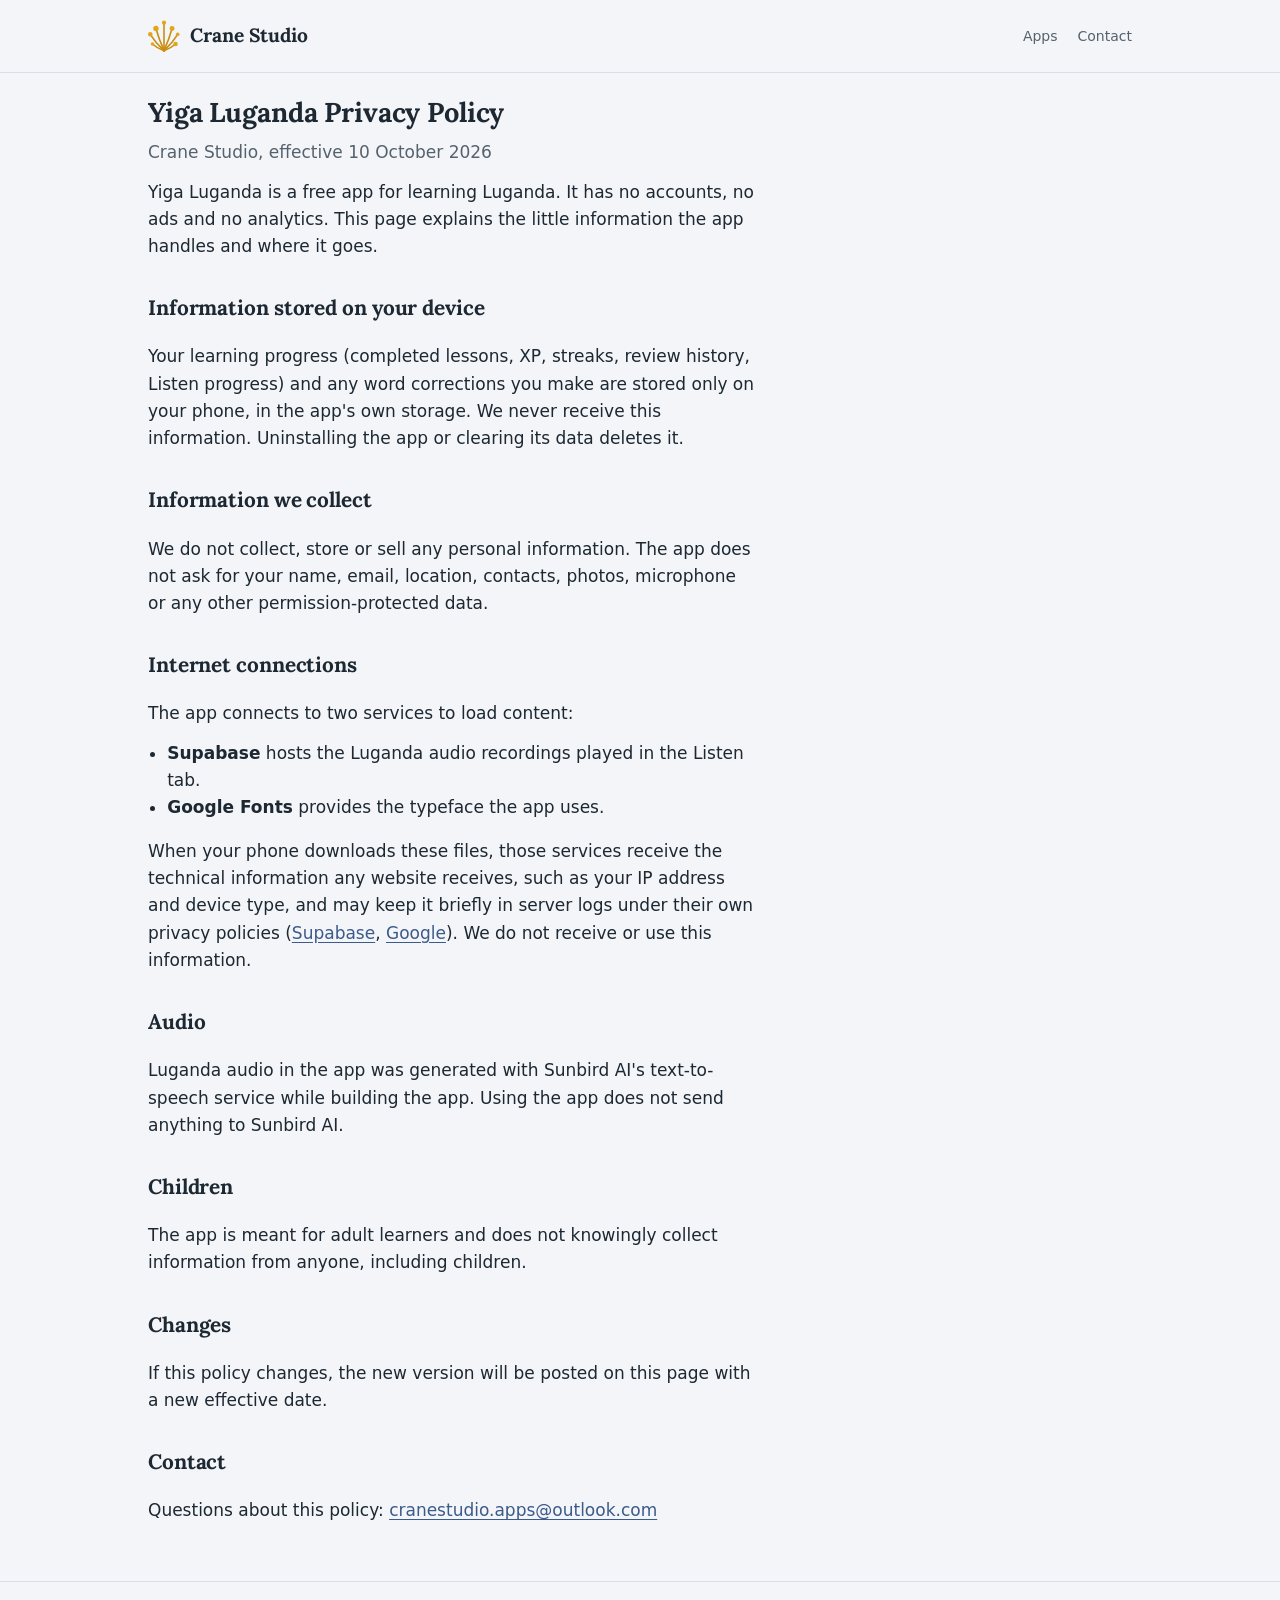
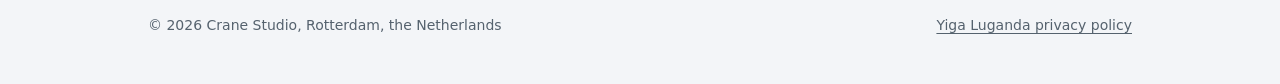
==== yiga-luganda/privacy/index.html @ 69ce9b94 "Crane Studio website: home, Yiga Luganda page, privacy policy Co-Authored-By: Claude Opus 5.5 <norep" ====
<!doctype html>
<html lang="en">
<head>
  <meta charset="utf-8">
  <meta name="viewport" content="width=device-width, initial-scale=1">
  <title>Yiga Luganda Privacy Policy</title>
  <meta name="description" content="How Yiga Luganda handles your information: no account, no ads, no tracking.">
  <link rel="icon" href="../../assets/favicon.svg" type="image/svg+xml">
  <link rel="preload" href="../../assets/lora.woff" as="font" type="font/woff" crossorigin>
  <link rel="stylesheet" href="../../assets/style.css">
</head>
<body>
  <header class="site-header">
    <div class="wrap">
      <a class="brand" href="../../"><svg class="mark" viewBox="0 0 48 48" aria-hidden="true" focusable="false"><path class="strand" pathLength="1" d="M24.0 46.0 Q13.6 42.4 6.7 36.0" stroke-width="2.4" style="--i:0"/><circle class="bead" cx="6.7" cy="36.0" r="2.7" style="--i:0"/><path class="strand" pathLength="1" d="M24.0 46.0 Q11.1 34.0 3.4 21.5" stroke-width="2.4" style="--i:1"/><circle class="bead" cx="3.4" cy="21.5" r="3.4" style="--i:1"/><path class="strand" pathLength="1" d="M24.0 46.0 Q16.2 28.2 11.9 12.8" stroke-width="2.4" style="--i:2"/><circle class="bead" cx="11.9" cy="12.8" r="4.1" style="--i:2"/><path class="strand" pathLength="1" d="M24.0 46.0 Q24.0 22.9 24.0 4.0" stroke-width="2.4" style="--i:3"/><circle class="bead" cx="24.0" cy="4.0" r="3.1" style="--i:3"/><path class="strand" pathLength="1" d="M24.0 46.0 Q31.8 28.2 36.1 12.8" stroke-width="2.4" style="--i:4"/><circle class="bead" cx="36.1" cy="12.8" r="3.7" style="--i:4"/><path class="strand" pathLength="1" d="M24.0 46.0 Q36.9 34.0 44.6 21.5" stroke-width="2.4" style="--i:5"/><circle class="bead" cx="44.6" cy="21.5" r="2.7" style="--i:5"/><path class="strand" pathLength="1" d="M24.0 46.0 Q34.4 42.4 41.3 36.0" stroke-width="2.4" style="--i:6"/><circle class="bead" cx="41.3" cy="36.0" r="3.4" style="--i:6"/></svg>Crane Studio</a>
      <nav class="site-nav" aria-label="Main">
        <a href="../../#apps">Apps</a>
        <a href="../../#contact">Contact</a>
      </nav>
    </div>
  </header>
  <main>
    <section class="prose">
      <div class="wrap">
  <h1>Yiga Luganda Privacy Policy</h1>
  <p class="meta">Crane Studio, effective 10 October 2026</p>

  <p>Yiga Luganda is a free app for learning Luganda. It has no accounts, no ads and no analytics. This page explains the little information the app handles and where it goes.</p>

  <h2>Information stored on your device</h2>
  <p>Your learning progress (completed lessons, XP, streaks, review history, Listen progress) and any word corrections you make are stored only on your phone, in the app's own storage. We never receive this information. Uninstalling the app or clearing its data deletes it.</p>

  <h2>Information we collect</h2>
  <p>We do not collect, store or sell any personal information. The app does not ask for your name, email, location, contacts, photos, microphone or any other permission-protected data.</p>

  <h2>Internet connections</h2>
  <p>The app connects to two services to load content:</p>
  <ul>
    <li><strong>Supabase</strong> hosts the Luganda audio recordings played in the Listen tab.</li>
    <li><strong>Google Fonts</strong> provides the typeface the app uses.</li>
  </ul>
  <p>When your phone downloads these files, those services receive the technical information any website receives, such as your IP address and device type, and may keep it briefly in server logs under their own privacy policies (<a href="https://supabase.com/privacy">Supabase</a>, <a href="https://policies.google.com/privacy">Google</a>). We do not receive or use this information.</p>

  <h2>Audio</h2>
  <p>Luganda audio in the app was generated with Sunbird AI's text-to-speech service while building the app. Using the app does not send anything to Sunbird AI.</p>

  <h2>Children</h2>
  <p>The app is meant for adult learners and does not knowingly collect information from anyone, including children.</p>

  <h2>Changes</h2>
  <p>If this policy changes, the new version will be posted on this page with a new effective date.</p>

  <h2>Contact</h2>
  <p>Questions about this policy: <a href="mailto:cranestudio.apps@outlook.com">cranestudio.apps@outlook.com</a></p>
      </div>
    </section>
  </main>
  <footer class="site-footer">
    <div class="wrap">
      <span>© 2026 Crane Studio, Rotterdam, the Netherlands</span>
      <span><a href="../../yiga-luganda/privacy/">Yiga Luganda privacy policy</a></span>
    </div>
  </footer>
</body>
</html>
---- assets/style.css ----
/* Crane Studio
   Layout: one narrow reading column; the home hero splits text | golden crown,
   everything else is a single left-aligned column with hairline section breaks.
   The crown (the crested crane's golden spray) is the one bold element. */

@font-face {
  font-family: "Lora";
  src: url("lora.woff") format("woff");
  font-weight: 400 700;
  font-style: normal;
  font-display: swap;
}

:root {
  --paper: #f3f5f8;      /* pale crane-plumage grey */
  --surface: #ffffff;
  --ink: #1d2832;        /* slate */
  --muted: #55626e;
  --plume: #6c7a94;      /* crane body grey-blue */
  --crown: #e3a61b;      /* golden crown */
  --crown-line: #c88e0e;
  --wattle: #c4262e;     /* red cheek patch */
  --rule: #d9dfe7;
  --link: #3c5a8a;

  --display: "Lora", Georgia, "Times New Roman", serif;
  --body: system-ui, -apple-system, "Segoe UI", Roboto, "Helvetica Neue", Arial, sans-serif;

  --step--1: 0.875rem;
  --step-0: 1.0625rem;
  --step-1: 1.3rem;
  --step-2: 1.7rem;
  --step-3: clamp(2.2rem, 6vw, 3.4rem);

  --measure: 38rem;
  --page: 64rem;
  color-scheme: light;
}

@media (prefers-color-scheme: dark) {
  :root {
    --paper: #12181d;
    --surface: #1a2229;
    --ink: #e8edf2;
    --muted: #a2adb8;
    --plume: #93a1ba;
    --crown: #f0bd45;
    --crown-line: #e3a61b;
    --wattle: #ef5d62;
    --rule: #2a343d;
    --link: #9cb6e4;
    color-scheme: dark;
  }
}

*, *::before, *::after { box-sizing: border-box; }

html { -webkit-text-size-adjust: 100%; }

body {
  margin: 0;
  background: var(--paper);
  color: var(--ink);
  font: 400 var(--step-0)/1.6 var(--body);
}

a { color: var(--link); text-underline-offset: 0.18em; }
a:hover { color: var(--ink); }
:focus-visible { outline: 3px solid var(--crown); outline-offset: 3px; border-radius: 4px; }

img { max-width: 100%; height: auto; display: block; }

.wrap {
  max-width: var(--page);
  margin: 0 auto;
  padding-inline: 1.25rem;
}

/* ---------- header ---------- */
.site-header .wrap {
  display: flex;
  align-items: center;
  justify-content: space-between;
  gap: 1rem;
  padding-block: 1.25rem;
}
.brand {
  display: inline-flex;
  align-items: center;
  gap: 0.6rem;
  color: var(--ink);
  text-decoration: none;
  font: 700 1.2rem/1 var(--display);
}
.mark { width: 2rem; height: 2rem; overflow: visible; }
.mark .strand, .crown .strand { fill: none; stroke: var(--crown-line); stroke-linecap: round; }
.mark .bead, .crown .bead { fill: var(--crown); }

.site-nav { display: flex; gap: 1.25rem; font-size: var(--step--1); }
.site-nav a { color: var(--muted); text-decoration: none; }
.site-nav a:hover { color: var(--ink); text-decoration: underline; }

/* ---------- headings & text ---------- */
h1, h2, h3 {
  font-family: var(--display);
  line-height: 1.12;
  letter-spacing: -0.005em;
  text-wrap: balance;
  margin: 0;
}
h1 { font-size: var(--step-3); font-weight: 700; }
h2 { font-size: var(--step-2); font-weight: 700; }
h3 { font-size: var(--step-1); font-weight: 600; }
p { margin: 0; max-width: var(--measure); }
.lede { font-size: var(--step-1); line-height: 1.5; color: var(--muted); }

section { padding-block: 3.5rem; border-top: 1px solid var(--rule); }
section > .wrap > * + * { margin-top: 1rem; }
section > .wrap > h2 + * { margin-top: 1.5rem; }

/* ---------- home hero ---------- */
.hero { border-top: 0; padding-block: 2rem 3.5rem; }
.hero .wrap {
  display: grid;
  grid-template-columns: minmax(0, 1.15fr) minmax(0, 0.85fr);
  align-items: end;
  gap: 2rem;
}
.hero-text > * + * { margin-top: 1.25rem; }
.crown { width: 100%; max-width: 26rem; justify-self: end; overflow: visible; }

@media (prefers-reduced-motion: no-preference) {
  .crown .strand {
    stroke-dasharray: 1;
    stroke-dashoffset: 1;
    animation: grow 0.9s cubic-bezier(.3,.7,.3,1) forwards;
    animation-delay: calc(var(--i) * 45ms);
  }
  .crown .bead {
    transform-box: fill-box;
    transform-origin: center;
    transform: scale(0);
    animation: pop 0.35s ease-out forwards;
    animation-delay: calc(0.6s + var(--i) * 45ms);
  }
}
@keyframes grow { to { stroke-dashoffset: 0; } }
@keyframes pop { to { transform: scale(1); } }

@media (max-width: 44rem) {
  .hero .wrap { grid-template-columns: 1fr; }
  .crown { order: -1; max-width: 13rem; justify-self: start; }
}

/* ---------- app list ---------- */
.app-list { list-style: none; padding: 0; margin: 0; }
.app {
  display: grid;
  grid-template-columns: 4.5rem minmax(0, 1fr);
  gap: 1.25rem;
  align-items: start;
  padding-block: 1.5rem;
}
.app + .app { border-top: 1px solid var(--rule); }
.app-icon {
  width: 4.5rem; height: 4.5rem;
  border-radius: 1.1rem;
  background: var(--surface);
  border: 1px solid var(--rule);
  padding: 0.5rem;
}
.app-body > * + * { margin-top: 0.5rem; }
.app-body h3 a { color: var(--ink); text-decoration: none; }
.app-body h3 a:hover { text-decoration: underline; }
.status {
  display: inline-flex;
  align-items: center;
  gap: 0.45rem;
  font-size: var(--step--1);
  color: var(--muted);
}
.status::before {
  content: "";
  width: 0.55rem; height: 0.55rem; border-radius: 50%;
  background: var(--crown);
}

/* ---------- contact ---------- */
.email {
  display: inline-block;
  font: 600 var(--step-1)/1.3 var(--display);
  word-break: break-word;
}

/* ---------- app page ---------- */
.app-hero { border-top: 0; padding-block: 1.5rem 3rem; }
.app-hero .wrap > * + * { margin-top: 1.25rem; }
.app-hero .app-icon { width: 5.5rem; height: 5.5rem; border-radius: 1.35rem; }
.availability {
  display: inline-block;
  padding: 0.7rem 1.1rem;
  border-radius: 0.75rem;
  border: 1.5px solid var(--rule);
  background: var(--surface);
  font-weight: 700;
}
.availability small { display: block; font-weight: 400; color: var(--muted); font-size: var(--step--1); }

.shots {
  display: flex;
  gap: 1rem;
  overflow-x: auto;
  scroll-snap-type: x mandatory;
  padding-bottom: 0.75rem;
  margin-inline: -1.25rem;
  padding-inline: 1.25rem;
}
.shots figure { margin: 0; flex: 0 0 auto; width: min(15rem, 62vw); scroll-snap-align: start; }
.shots img {
  border-radius: 1.25rem;
  border: 1px solid var(--rule);
  box-shadow: 0 1px 0 var(--rule);
  aspect-ratio: 1 / 2;
  object-fit: cover;
  background: var(--surface);
}
.shots figcaption { margin-top: 0.6rem; font-size: var(--step--1); color: var(--muted); max-width: 15rem; }

.features {
  display: grid;
  grid-template-columns: repeat(auto-fit, minmax(14rem, 1fr));
  gap: 2rem 2.5rem;
}
.features > div > * + * { margin-top: 0.6rem; }
.features ul { margin: 0; padding-left: 1.1rem; color: var(--muted); }
.features li + li { margin-top: 0.3rem; }
.features h3::before {
  content: "";
  display: block;
  width: 1.75rem; height: 3px;
  background: var(--crown);
  margin-bottom: 0.75rem;
  border-radius: 2px;
}

/* ---------- policy pages ---------- */
.prose { padding-block: 1.5rem 3.5rem; }
.prose > .wrap > * { max-width: var(--measure); }
.prose h1 { font-size: var(--step-2); }
.prose h2 { font-size: var(--step-1); margin-top: 2.25rem; }
.prose p, .prose ul { margin-top: 0.75rem; }
.prose ul { padding-left: 1.2rem; }
.meta { color: var(--muted); margin-top: 0.5rem; }

/* ---------- footer ---------- */
.site-footer { border-top: 1px solid var(--rule); padding-block: 2rem 3rem; color: var(--muted); font-size: var(--step--1); }
.site-footer .wrap { display: flex; flex-wrap: wrap; justify-content: space-between; gap: 0.75rem 2rem; }
.site-footer a { color: var(--muted); }
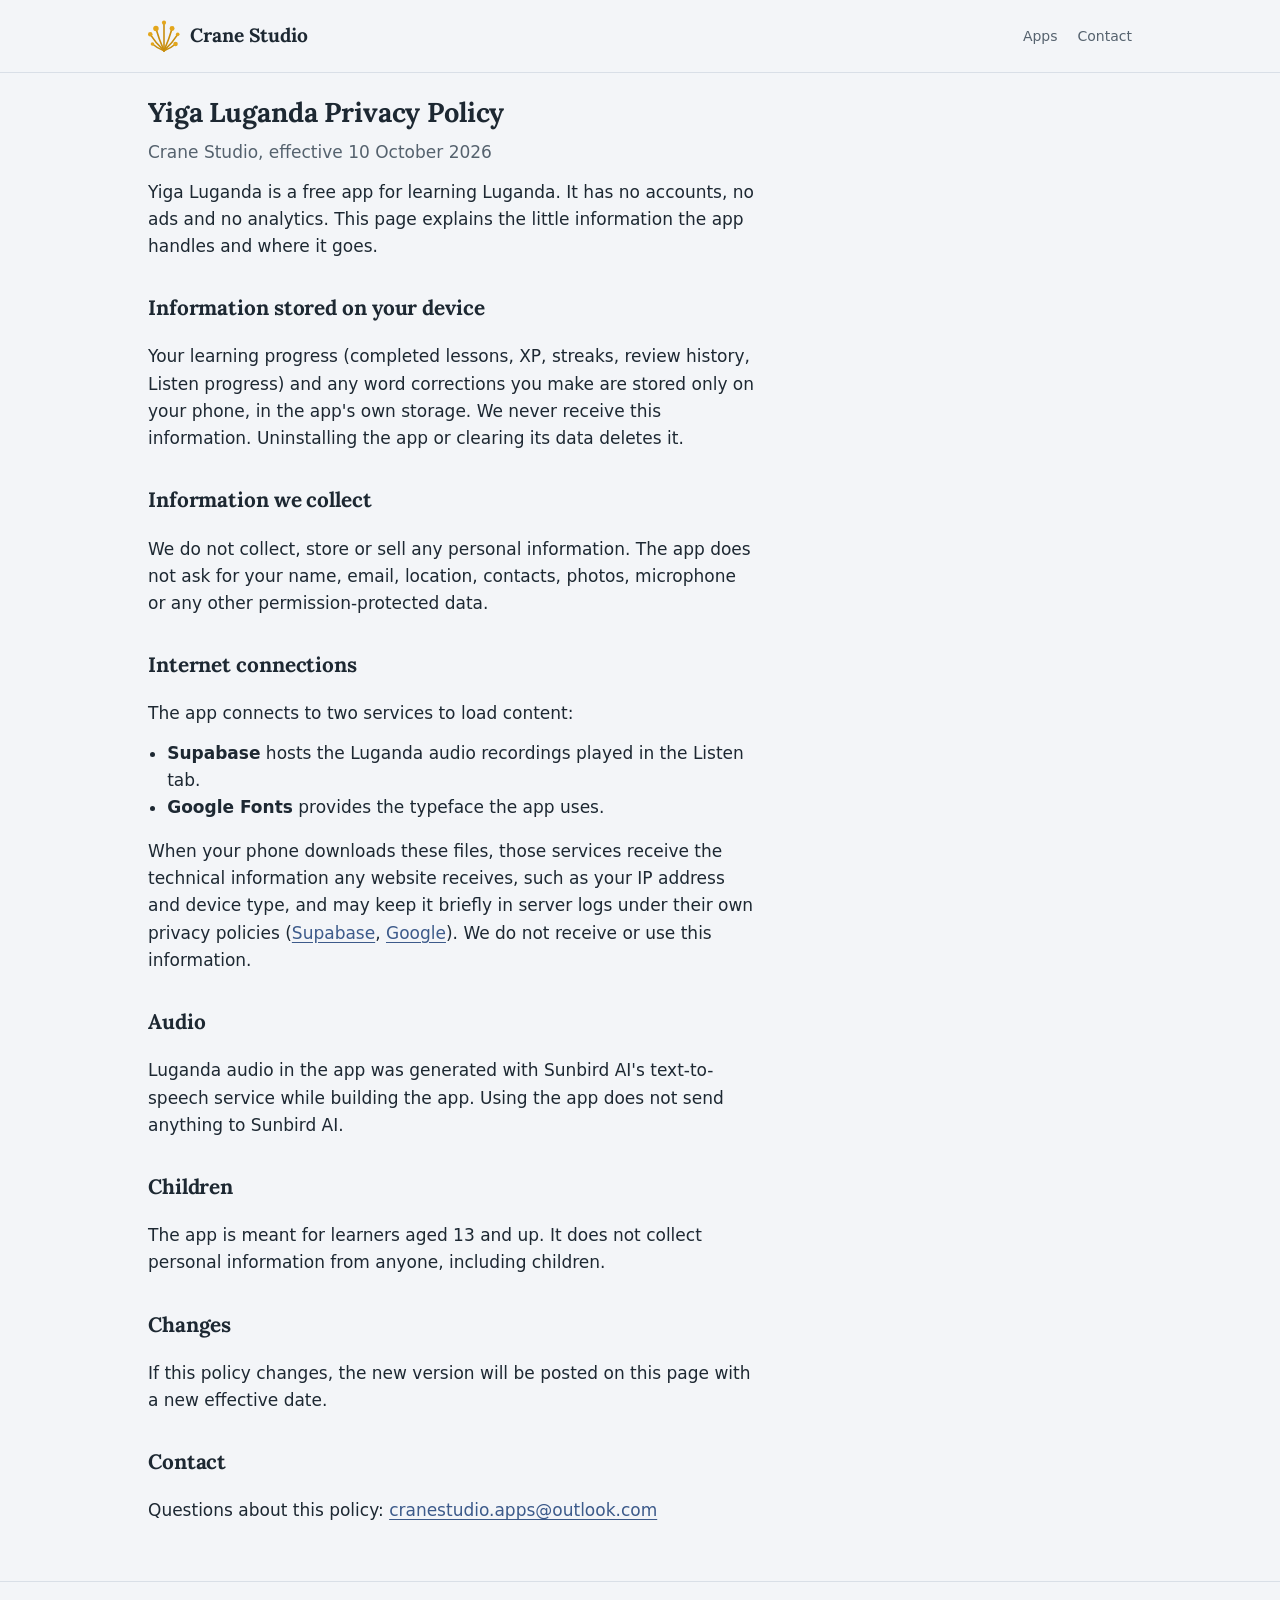
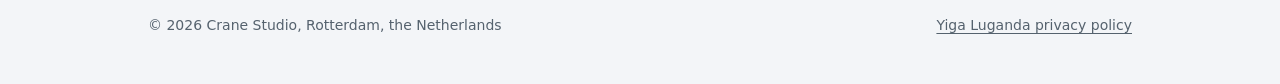
==== commit ae1b06b5: "Privacy policy: audience is learners aged 13 and up Co-Authored-By: Claude Opus 5.5 <noreply@anthrop" ====
--- a/yiga-luganda/privacy/index.html
+++ b/yiga-luganda/privacy/index.html
@@ -45,7 +45,7 @@
   <p>Luganda audio in the app was generated with Sunbird AI's text-to-speech service while building the app. Using the app does not send anything to Sunbird AI.</p>
 
   <h2>Children</h2>
-  <p>The app is meant for adult learners and does not knowingly collect information from anyone, including children.</p>
+  <p>The app is meant for learners aged 13 and up. It does not collect personal information from anyone, including children.</p>
 
   <h2>Changes</h2>
   <p>If this policy changes, the new version will be posted on this page with a new effective date.</p>
